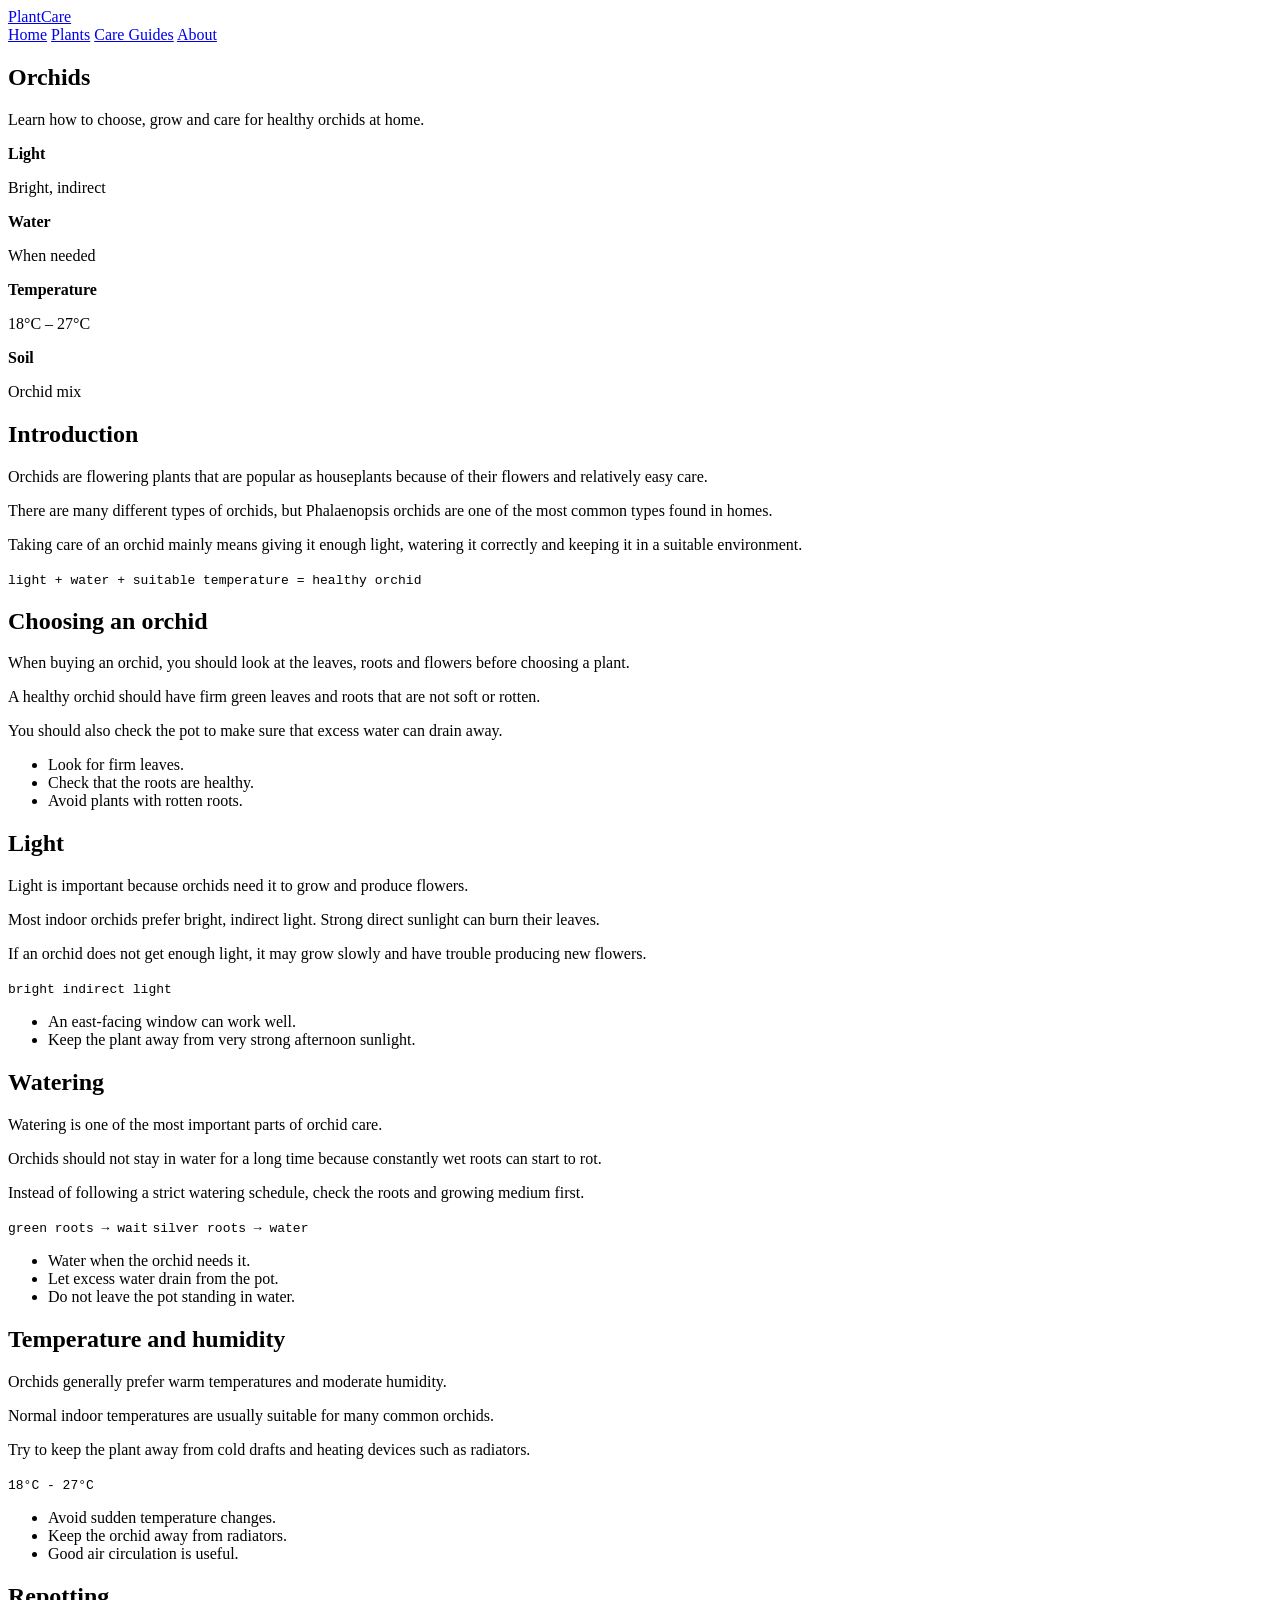
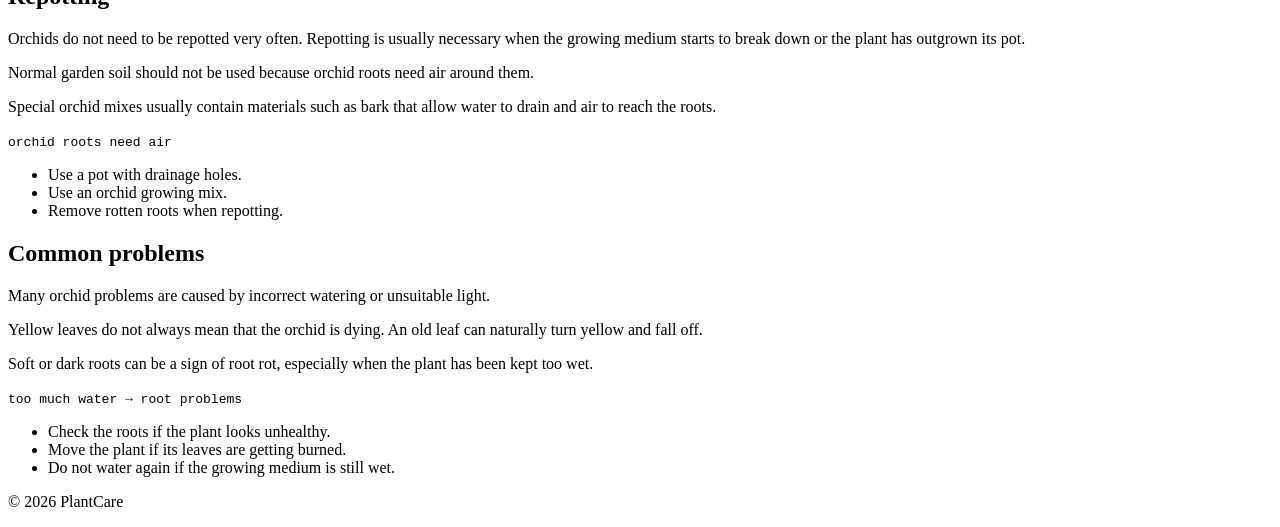
==== orchids.html @ 28f239c9 "znova..." ====
<!DOCTYPE html>
<html lang="en">
<head>
    <meta charset="UTF-8">
    <meta name="viewport" content="width=device-width, initial-scale=1.0">
    <title>PlantCare - Orchids</title>
    <link rel="stylesheet" href="orchid.css">
</head>

<body>

    <header class="header">
        <a href="index.html" class="logo">PlantCare</a>

        <nav>
            <a href="index.html">Home</a>
            <a href="index.html#plants">Plants</a>
            <a href="index.html#guides">Care Guides</a>
            <a href="index.html#about">About</a>
        </nav>
    </header>

    <main>

        <section class="plant-hero">
            <h1>Orchids</h1>
            <p>Learn how to choose, grow and care for healthy orchids at home.</p>
        </section>

        <section class="quick-info">
            <div>
                <strong>Light</strong>
                <p>Bright, indirect</p>
            </div>

            <div>
                <strong>Water</strong>
                <p>When needed</p>
            </div>

            <div>
                <strong>Temperature</strong>
                <p>18°C – 27°C</p>
            </div>

            <div>
                <strong>Soil</strong>
                <p>Orchid mix</p>
            </div>
        </section>

        <section class="care-section" id="Introduction">
            <h2>Introduction</h2>
            <p>Orchids are flowering plants that are popular as houseplants because of their flowers and relatively easy care.</p>
            <p>There are many different types of orchids, but Phalaenopsis orchids are one of the most common types found in homes.</p>
            <p>Taking care of an orchid mainly means giving it enough light, watering it correctly and keeping it in a suitable environment.</p>
            <code>light + water + suitable temperature = healthy orchid</code>
        </section>

        <section class="care-section" id="Choosing_an_orchid">
            <h2>Choosing an orchid</h2>
            <p>When buying an orchid, you should look at the leaves, roots and flowers before choosing a plant.</p>
            <p>A healthy orchid should have firm green leaves and roots that are not soft or rotten.</p>
            <p>You should also check the pot to make sure that excess water can drain away.</p>

            <ul>
                <li>Look for firm leaves.</li>
                <li>Check that the roots are healthy.</li>
                <li>Avoid plants with rotten roots.</li>
            </ul>
        </section>

        <section class="care-section" id="Light">
            <h2>Light</h2>
            <p>Light is important because orchids need it to grow and produce flowers.</p>
            <p>Most indoor orchids prefer bright, indirect light. Strong direct sunlight can burn their leaves.</p>
            <p>If an orchid does not get enough light, it may grow slowly and have trouble producing new flowers.</p>
            <code>bright indirect light</code>

            <ul>
                <li>An east-facing window can work well.</li>
                <li>Keep the plant away from very strong afternoon sunlight.</li>
            </ul>
        </section>

        <section class="care-section" id="Watering">
            <h2>Watering</h2>
            <p>Watering is one of the most important parts of orchid care.</p>
            <p>Orchids should not stay in water for a long time because constantly wet roots can start to rot.</p>
            <p>Instead of following a strict watering schedule, check the roots and growing medium first.</p>
            <code>green roots → wait</code>
            <code>silver roots → water</code>

            <ul>
                <li>Water when the orchid needs it.</li>
                <li>Let excess water drain from the pot.</li>
                <li>Do not leave the pot standing in water.</li>
            </ul>
        </section>

        <section class="care-section" id="Temperature_and_humidity">
            <h2>Temperature and humidity</h2>
            <p>Orchids generally prefer warm temperatures and moderate humidity.</p>
            <p>Normal indoor temperatures are usually suitable for many common orchids.</p>
            <p>Try to keep the plant away from cold drafts and heating devices such as radiators.</p>
            <code>18°C - 27°C</code>

            <ul>
                <li>Avoid sudden temperature changes.</li>
                <li>Keep the orchid away from radiators.</li>
                <li>Good air circulation is useful.</li>
            </ul>
        </section>

        <section class="care-section" id="Repotting">
            <h2>Repotting</h2>
            <p>Orchids do not need to be repotted very often. Repotting is usually necessary when the growing medium starts to break down or the plant has outgrown its pot.</p>
            <p>Normal garden soil should not be used because orchid roots need air around them.</p>
            <p>Special orchid mixes usually contain materials such as bark that allow water to drain and air to reach the roots.</p>
            <code>orchid roots need air</code>

            <ul>
                <li>Use a pot with drainage holes.</li>
                <li>Use an orchid growing mix.</li>
                <li>Remove rotten roots when repotting.</li>
            </ul>
        </section>

        <section class="care-section" id="Common_problems">
            <h2>Common problems</h2>
            <p>Many orchid problems are caused by incorrect watering or unsuitable light.</p>
            <p>Yellow leaves do not always mean that the orchid is dying. An old leaf can naturally turn yellow and fall off.</p>
            <p>Soft or dark roots can be a sign of root rot, especially when the plant has been kept too wet.</p>
            <code>too much water → root problems</code>

            <ul>
                <li>Check the roots if the plant looks unhealthy.</li>
                <li>Move the plant if its leaves are getting burned.</li>
                <li>Do not water again if the growing medium is still wet.</li>
            </ul>
        </section>

    </main>

    <footer>
        <p>© 2026 PlantCare</p>
    </footer>

</body>
</html>
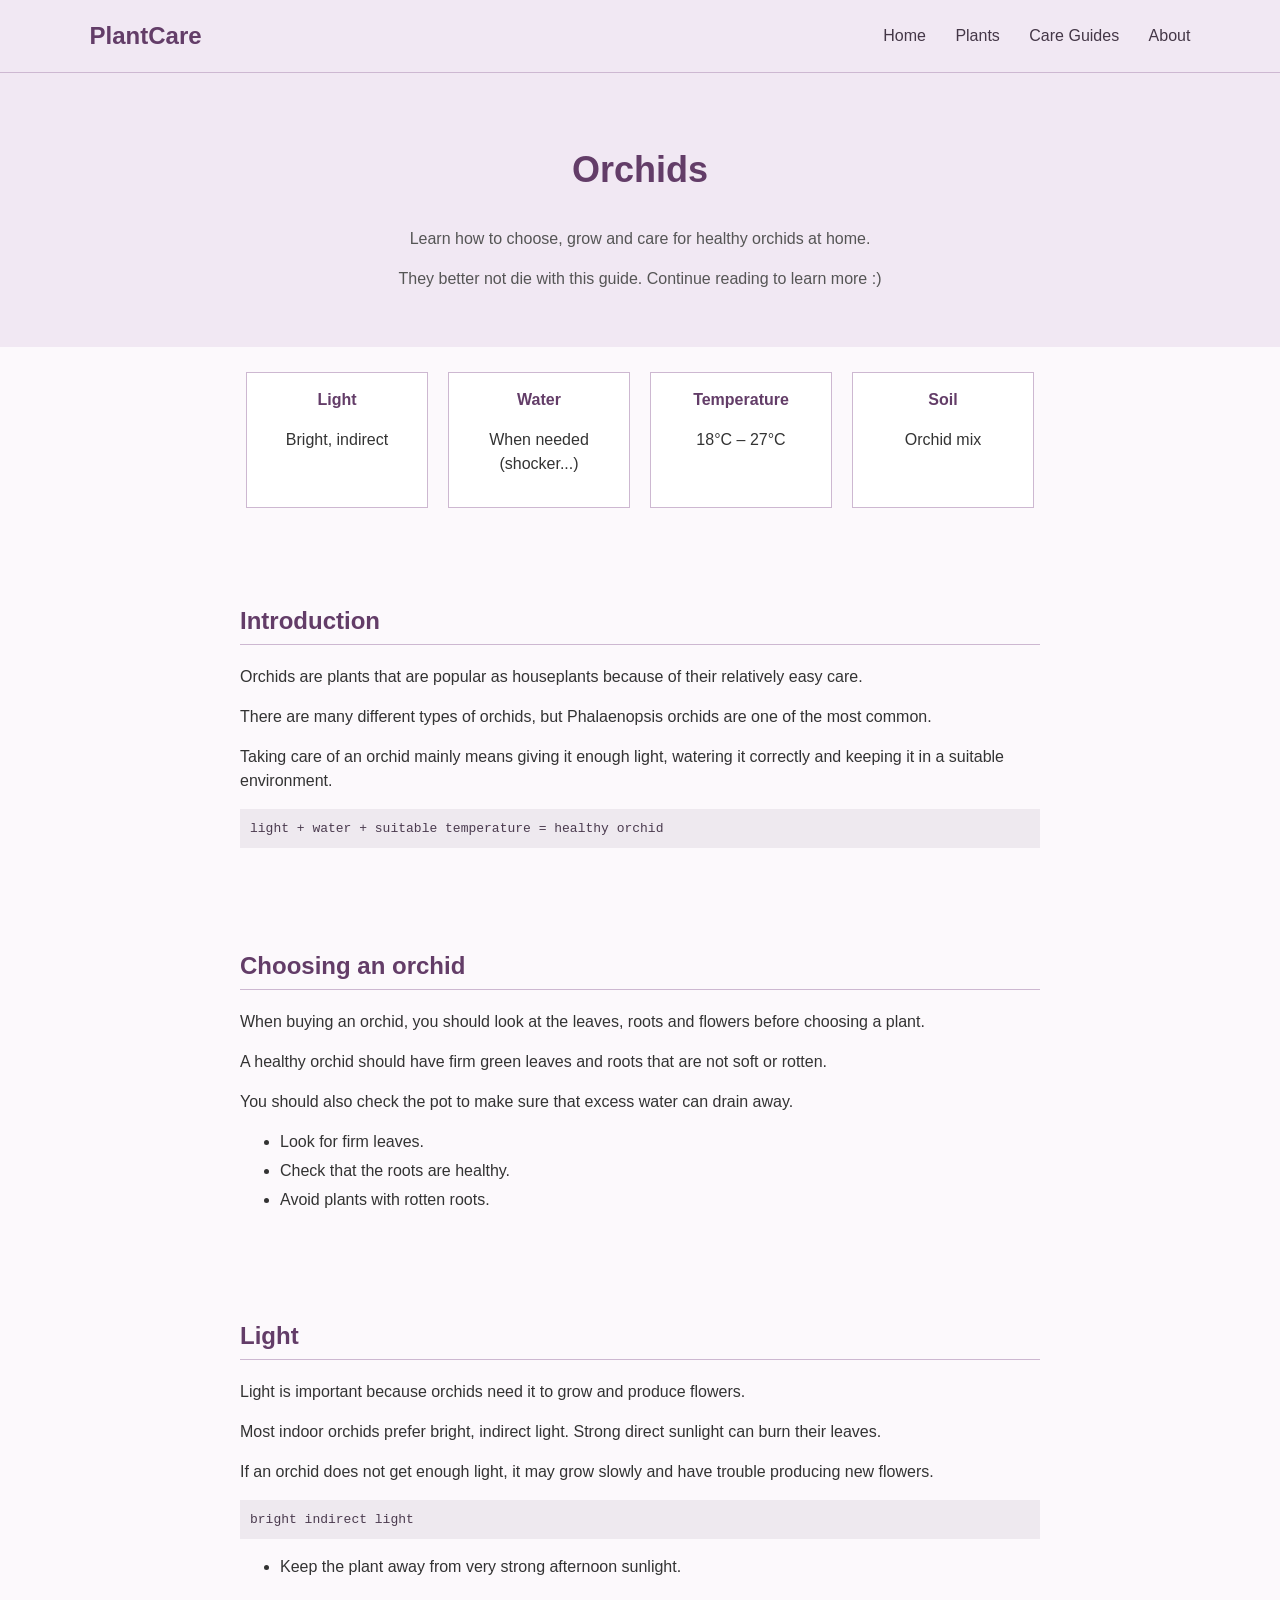
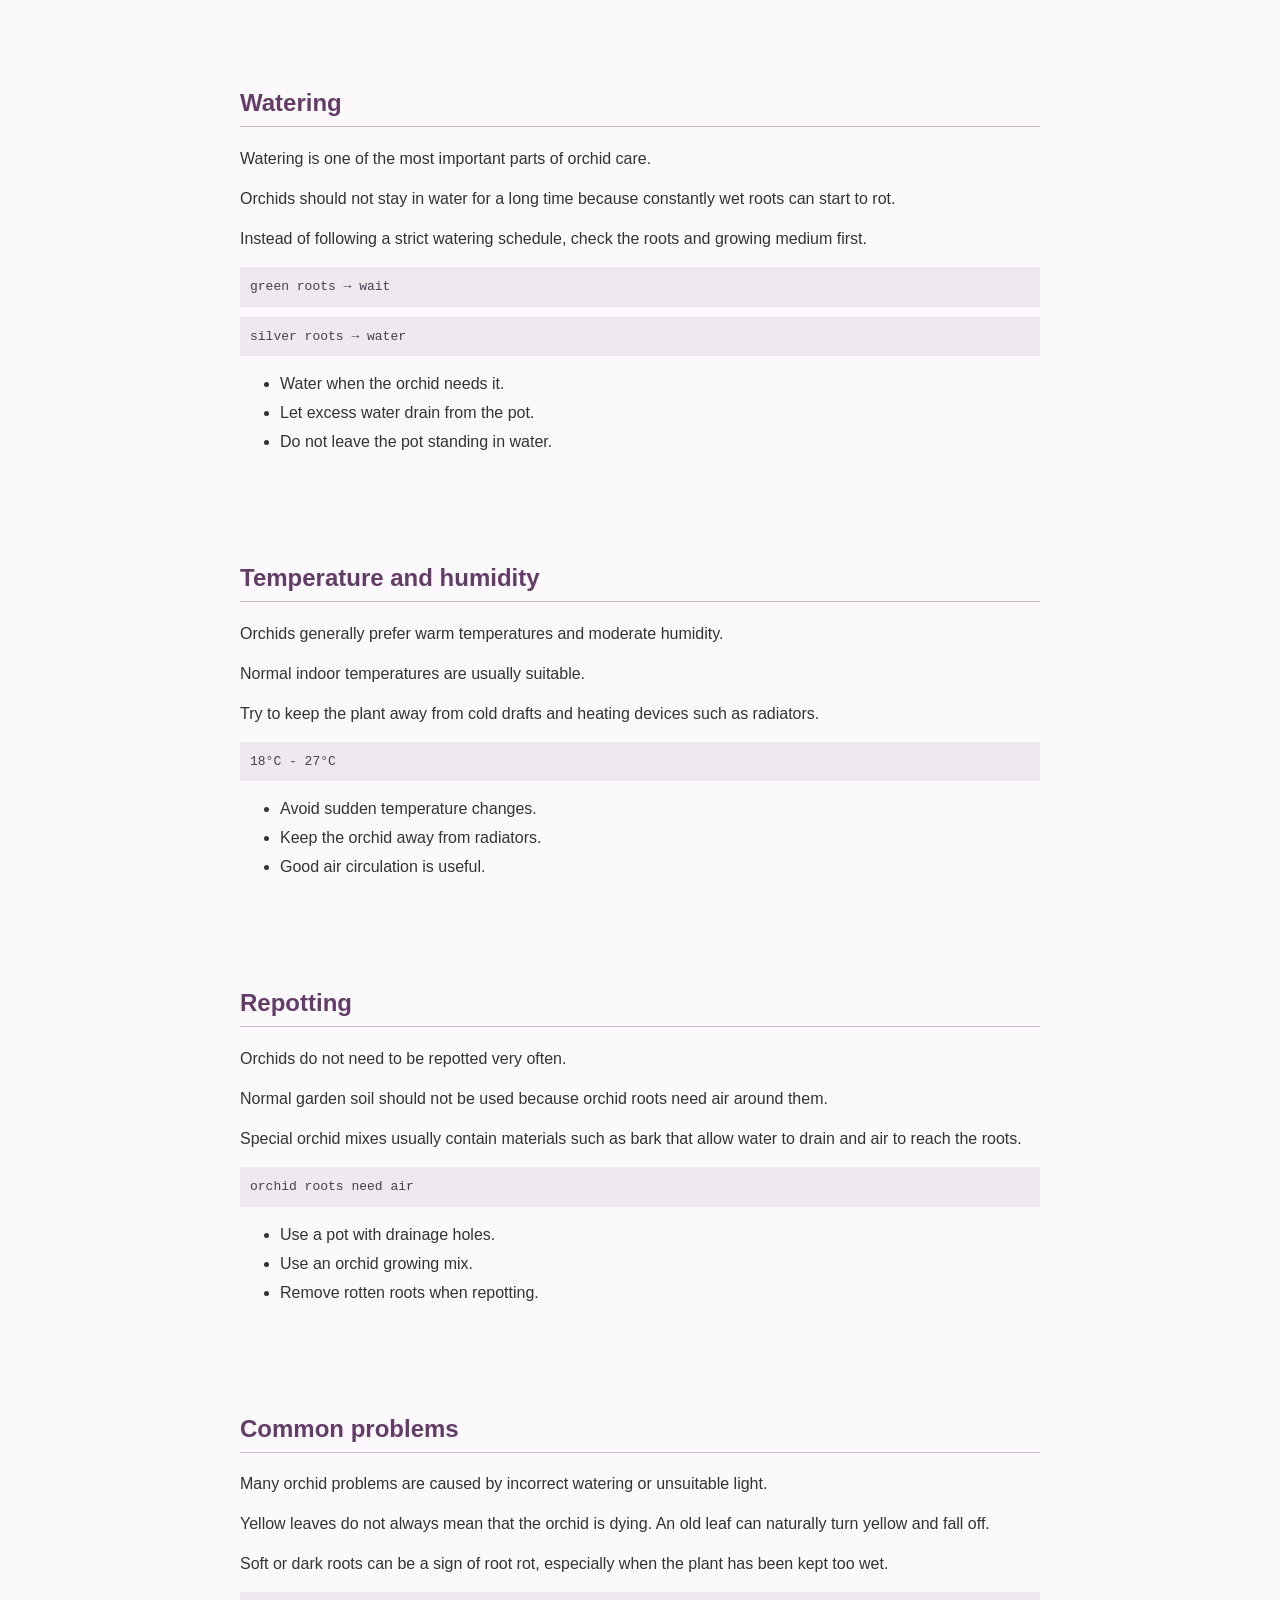
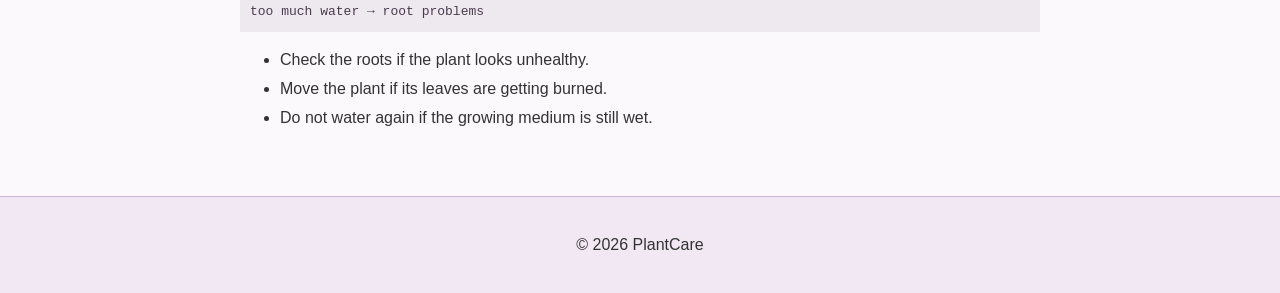
==== commit 8982212c: "posledni?" ====
--- a/orchids.html
+++ b/orchids.html
@@ -4,14 +4,12 @@
     <meta charset="UTF-8">
     <meta name="viewport" content="width=device-width, initial-scale=1.0">
     <title>PlantCare - Orchids</title>
-    <link rel="stylesheet" href="orchid.css">
+    <link rel="stylesheet" href="orchids.css">
 </head>
 
 <body>
-
     <header class="header">
         <a href="index.html" class="logo">PlantCare</a>
-
         <nav>
             <a href="index.html">Home</a>
             <a href="index.html#plants">Plants</a>
@@ -21,12 +19,11 @@
     </header>
 
     <main>
-
         <section class="plant-hero">
             <h1>Orchids</h1>
             <p>Learn how to choose, grow and care for healthy orchids at home.</p>
+            <p>They better not die with this guide. Continue reading to learn more :&#41</p>
         </section>
-
         <section class="quick-info">
             <div>
                 <strong>Light</strong>
@@ -35,7 +32,7 @@
 
             <div>
                 <strong>Water</strong>
-                <p>When needed</p>
+                <p>When needed &#40shocker...&#41</p>
             </div>
 
             <div>
@@ -51,8 +48,8 @@
 
         <section class="care-section" id="Introduction">
             <h2>Introduction</h2>
-            <p>Orchids are flowering plants that are popular as houseplants because of their flowers and relatively easy care.</p>
-            <p>There are many different types of orchids, but Phalaenopsis orchids are one of the most common types found in homes.</p>
+            <p>Orchids are plants that are popular as houseplants because of their relatively easy care.</p>
+            <p>There are many different types of orchids, but Phalaenopsis orchids are one of the most common.</p>
             <p>Taking care of an orchid mainly means giving it enough light, watering it correctly and keeping it in a suitable environment.</p>
             <code>light + water + suitable temperature = healthy orchid</code>
         </section>
@@ -62,7 +59,6 @@
             <p>When buying an orchid, you should look at the leaves, roots and flowers before choosing a plant.</p>
             <p>A healthy orchid should have firm green leaves and roots that are not soft or rotten.</p>
             <p>You should also check the pot to make sure that excess water can drain away.</p>
-
             <ul>
                 <li>Look for firm leaves.</li>
                 <li>Check that the roots are healthy.</li>
@@ -78,7 +74,6 @@
             <code>bright indirect light</code>
 
             <ul>
-                <li>An east-facing window can work well.</li>
                 <li>Keep the plant away from very strong afternoon sunlight.</li>
             </ul>
         </section>
@@ -101,7 +96,7 @@
         <section class="care-section" id="Temperature_and_humidity">
             <h2>Temperature and humidity</h2>
             <p>Orchids generally prefer warm temperatures and moderate humidity.</p>
-            <p>Normal indoor temperatures are usually suitable for many common orchids.</p>
+            <p>Normal indoor temperatures are usually suitable.</p>
             <p>Try to keep the plant away from cold drafts and heating devices such as radiators.</p>
             <code>18°C - 27°C</code>
 
@@ -114,7 +109,7 @@
 
         <section class="care-section" id="Repotting">
             <h2>Repotting</h2>
-            <p>Orchids do not need to be repotted very often. Repotting is usually necessary when the growing medium starts to break down or the plant has outgrown its pot.</p>
+            <p>Orchids do not need to be repotted very often.</p>
             <p>Normal garden soil should not be used because orchid roots need air around them.</p>
             <p>Special orchid mixes usually contain materials such as bark that allow water to drain and air to reach the roots.</p>
             <code>orchid roots need air</code>
--- a/orchids.css
+++ b/orchids.css
@@ -0,0 +1,100 @@
+body {
+    font-family: Arial, sans-serif;
+    line-height: 1.5;
+    margin: 0;
+    background-color: #fcf9fc;
+    color: #333;
+}
+
+.header {
+    display: flex;
+    justify-content: space-between;
+    align-items: center;
+    padding: 18px 7%;
+    background-color: #f1e8f3;
+    border-bottom: 1px solid #cdb8d1;
+}
+
+.logo {
+    font-size: 24px;
+    font-weight: bold;
+    color: #633d68;
+    text-decoration: none;
+}
+
+nav a {
+    margin-left: 25px;
+    color: #443747;
+    text-decoration: none;
+}
+
+nav a:hover {
+    color: #633d68;
+}
+
+.plant-hero {
+    text-align: center;
+    padding: 40px 20px;
+    background-color: #f1e8f3;
+}
+
+.plant-hero h1 {
+    color: #633d68;
+    font-size: 36px;
+}
+
+.plant-hero p {
+    color: #555;
+}
+
+.quick-info {
+    display: flex;
+    justify-content: center;
+    gap: 20px;
+    padding: 25px;
+}
+
+.quick-info div {
+    text-align: center;
+    padding: 15px;
+    width: 150px;
+    border: 1px solid #cdb8d1;
+    background-color: white;
+}
+
+
+.quick-info strong {
+    color: #633d68;
+}
+
+.care-section {
+    max-width: 800px;
+    margin: 30px auto;
+    padding: 20px;
+}
+
+.care-section h2 {
+    color: #633d68;
+    border-bottom: 1px solid #cdb8d1;
+    padding-bottom: 5px;
+}
+
+code {
+    display: block;
+    background-color: #eee9ef;
+    padding: 10px;
+    margin: 10px 0;
+    color: #4b3b4f;
+}
+
+li {
+    margin: 5px 0;
+}
+
+footer {
+    text-align: center;
+    padding: 20px;
+    background-color: #f1e8f3;
+    border-top: 1px solid #cdb8d1;
+}
+
